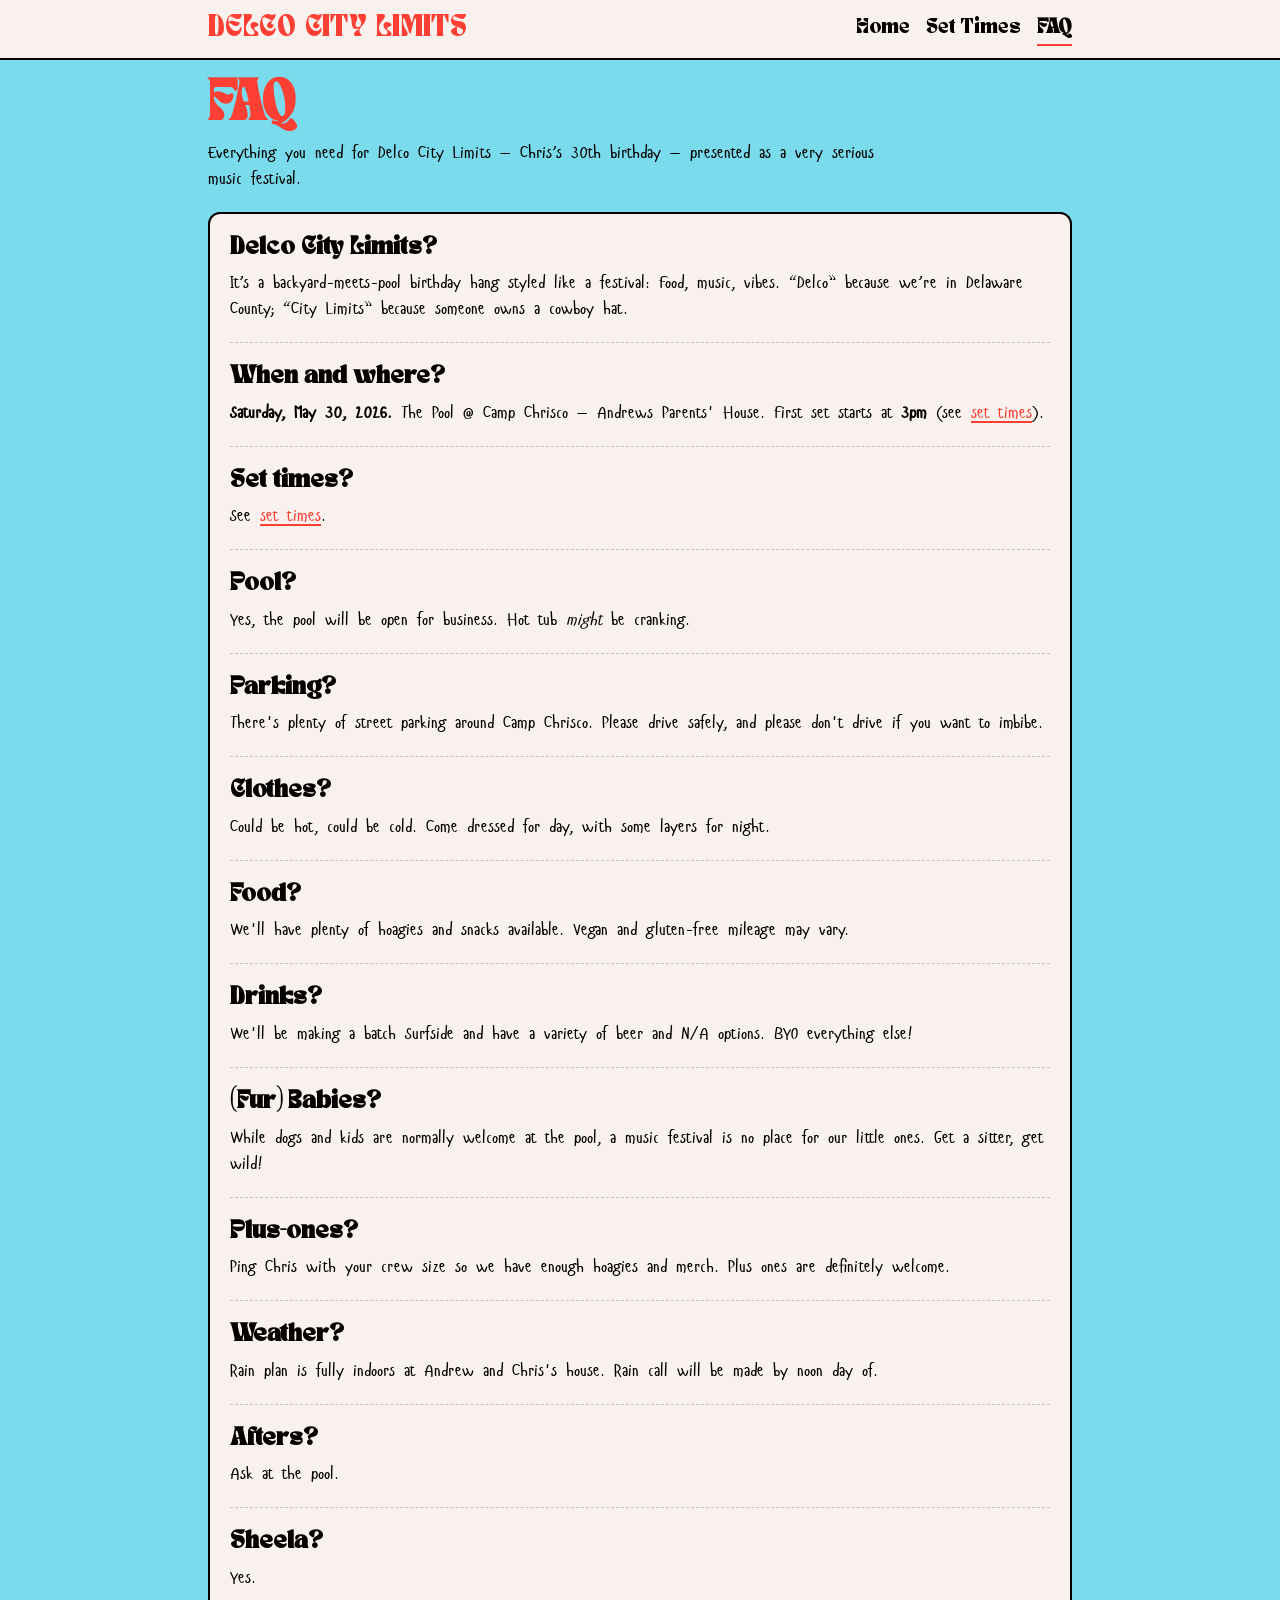
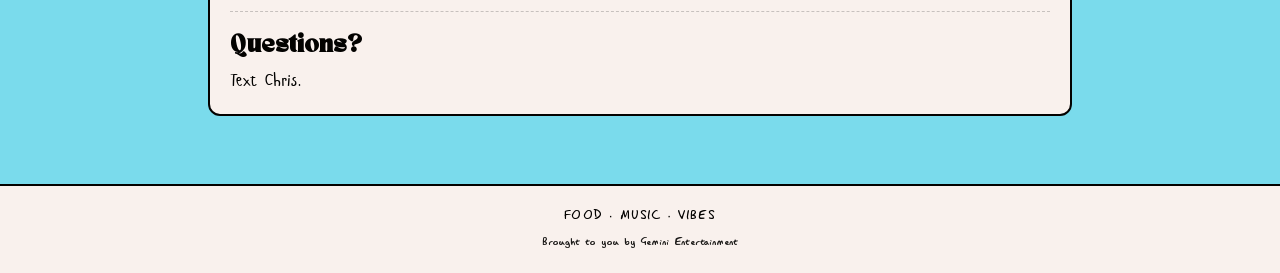
==== faq.html @ e0fbc3f2 "create" ====
<!DOCTYPE html>
<html lang="en">
  <head>
    <meta charset="utf-8" />
    <meta name="viewport" content="width=device-width, initial-scale=1" />
    <meta
      name="description"
      content="FAQ for Delco City Limits — birthday pool fest at Camp Chrisco."
    />
    <title>FAQ — Delco City Limits</title>
    <link rel="stylesheet" href="css/styles.css" />
  </head>
  <body class="layout-stretch">
    <header class="site-header">
      <div class="site-header__inner">
        <a class="site-logo" href="index.html">DELCO CITY LIMITS</a>
        <nav class="site-nav" aria-label="Main">
          <a href="index.html">Home</a>
          <a href="set-times.html">Set Times</a>
          <a href="faq.html" aria-current="page">FAQ</a>
        </nav>
      </div>
    </header>

    <main class="site-main">
      <h1 class="page-title">FAQ</h1>
      <p class="lede">
        Everything you need for Delco City Limits
         — Chris’s 30th birthday — presented as a very serious music
        festival.
      </p>

      <div class="panel">
        <article class="faq-item">
          <h2>Delco City Limits?</h2>
          <p>
            It’s a backyard-meets-pool birthday hang styled like a festival: Food, music, vibes.
            “Delco” because we’re in Delaware County; “City Limits” because someone owns a cowboy hat.
          </p>
        </article>

        <article class="faq-item">
          <h2>When and where?</h2>
          <p>
            <strong>Saturday, May 30, 2026.</strong> The Pool @ Camp Chrisco —
            Andrews Parents' House. First set starts at <strong>3pm</strong>
            (see <a href="set-times.html">set times</a>).
          </p>
        </article>

        <article class="faq-item">
          <h2>Set times?</h2>
          <p>
            See <a href="set-times.html">set times</a>.
          </p>
        </article>

        <article class="faq-item">
          <h2>Pool?</h2>
          <p>
            Yes, the pool will be open for business. Hot tub <i>might</i> be cranking.
          </p>
        </article>

        <article class="faq-item">
          <h2>Parking?</h2>
          <p>
            There's plenty of street parking around Camp Chrisco.
            Please drive safely, and please don't drive if you
            want to imbibe. 
          </p>
        </article>

        <article class="faq-item">
          <h2>Clothes?</h2>
          <p>
            Could be hot, could be cold. Come dressed for day, with some layers for night.
          </p>
        </article>

        <article class="faq-item">
          <h2>Food?</h2>
          <p>
            We'll have plenty of hoagies and snacks available. Vegan and gluten-free mileage may vary.
          </p>
        </article>

        <article class="faq-item">
          <h2>Drinks?</h2>
          <p>
           We'll be making a batch Surfside and have a variety of beer and N/A options.
           BYO everything else!
          </p>
        </article>



        <article class="faq-item">
          <h2>(Fur) Babies?</h2>
          <p>
            While dogs and kids are normally welcome at the pool,
            a music festival is no place for our little ones.
            Get a sitter, get wild!
          </p>
        </article>


        <article class="faq-item">
          <h2>Plus-ones?</h2>
          <p>
            Ping Chris with your crew size so we have enough hoagies and merch. Plus ones are definitely welcome.
          </p>
        </article>

        <article class="faq-item">
          <h2>Weather?</h2>
          <p>
            Rain plan is fully indoors at Andrew and Chris's house. Rain call will be made by noon day of.
          </p>
        </article>

        <article class="faq-item">
          <h2>Afters?</h2>
          <p>
            Ask at the pool.
          </p>
        </article>

        <article class="faq-item">
          <h2>Sheela?</h2>
          <p>
            Yes.
          </p>
        </article>


        <article class="faq-item">
          <h2>Questions?</h2>
          <p>Text Chris.</p>
        </article>
      </div>
    </main>

    <footer class="site-footer">
      <div class="site-footer__inner">
        <p class="footer-tagline">Food · Music · Vibes</p>
        <p class="footer-credit">Brought to you by Gemini Entertainment</p>
      </div>
    </footer>
  </body>
</html>
---- css/styles.css ----
/* Delco City Limits — festival palette & typography
 * Font files live in /fonts/ — see README for filenames.
 */

@font-face {
  font-family: "TAN Nimbus";
  src:
    url("../fonts/TAN-NIMBUS.woff2") format("woff2"),
    url("../fonts/TAN-NIMBUS.woff") format("woff");
  font-weight: 400;
  font-style: normal;
  font-display: swap;
}

@font-face {
  font-family: Hangyaboly;
  src: url("../fonts/Hangyaboly.ttf") format("truetype");
  font-weight: 400;
  font-style: normal;
  font-display: swap;
}

@font-face {
  font-family: "Lazy Dog";
  src: url("../fonts/lazy_dog.ttf") format("truetype");
  font-weight: 400;
  font-style: normal;
  font-display: swap;
}

:root {
  --color-green: #05a776;
  --color-sky: #7adbec;
  --color-red: #fd3f34;
  --color-yellow: #ffde59;
  --color-cream: #f9f1ed;
  --color-ink: #030200;
  --color-orange: #e85d04;

  --font-display: "TAN Nimbus", "Arial Black", "Helvetica Neue", sans-serif;
  --font-tagline: "TAN Nimbus", "Arial Black", "Helvetica Neue", sans-serif;
  --font-lazy-dog: "Lazy Dog", "Trebuchet MS", sans-serif;
  --font-lineup: Hangyaboly, "Trebuchet MS", sans-serif;
  --font-body: system-ui, -apple-system, "Segoe UI", Roboto, sans-serif;

  --border-banner: 2px solid var(--color-ink);
  --radius-panel: 12px;
  --max-content: 42rem;
}

*,
*::before,
*::after {
  box-sizing: border-box;
}

html {
  scroll-behavior: smooth;
}

body {
  margin: 0;
  min-height: 100vh;
  font-family: var(--font-body);
  font-size: 1.05rem;
  line-height: 1.55;
  color: var(--color-ink);
  background: var(--color-sky);
}

/* Home page: corner stars + bottom art on a fixed layer (z-index 0); text in header/main/footer stays above. */
body.page-home {
  background-color: var(--color-sky);
  position: relative;
}

body.page-home::before {
  content: "";
  position: fixed;
  inset: 0;
  z-index: 0;
  pointer-events: none;
  background-image:
    url("../assets/single_yellow_star.png"),
    url("../assets/single_yellow_star.png"),
    url("../assets/single_yellow_star.png"),
    url("../assets/single_yellow_star.png"),
    url("../assets/drum_pad.png"),
    url("../assets/dj_booth.png");
  background-position:
    left 2% top 5.5rem,
    right 2% top 5.5rem,
    left 2% bottom 3%,
    right 2% bottom 3%,
    left -6% bottom -5%,
    right -7% bottom -4%;
  background-repeat: no-repeat;
  background-size:
    min(15vw, 92px) auto,
    min(15vw, 92px) auto,
    min(15vw, 92px) auto,
    min(15vw, 92px) auto,
    min(40vw, 300px) auto,
    min(40vw, 300px) auto;
}

@media (max-width: 640px) {
  body.page-home::before {
    background-position:
      left 1% top 5rem,
      right 1% top 5rem,
      left 1% bottom 2%,
      right 1% bottom 2%,
      left -14% bottom -10%,
      right -14% bottom -8%;
    background-size:
      min(20vw, 72px) auto,
      min(20vw, 72px) auto,
      min(20vw, 72px) auto,
      min(20vw, 72px) auto,
      min(58vw, 200px) auto,
      min(56vw, 200px) auto;
  }
}

/* Shrunk row of stars between lineup and date/location banners */
.home-stars-rule {
  height: clamp(2rem, 6vw, 3.25rem);
  margin: 0.5rem auto 1.35rem;
  max-width: min(28rem, 88vw);
  background-image: url("../assets/row_of_stars_overlapping.png");
  background-repeat: no-repeat;
  background-position: center center;
  background-size: contain;
  pointer-events: none;
}

body.page-home > .site-main,
body.page-home > .site-footer {
  position: relative;
  z-index: 1;
}

/* Keep the guitar/backdrop art behind neighboring copy if it overflows the block. */
body.page-home .site-main > *:not(.logistics-backdrop) {
  position: relative;
  z-index: 1;
}

body.page-home .site-main > .logistics-backdrop {
  z-index: 0;
}

a {
  color: var(--color-red);
  text-decoration-thickness: 2px;
  text-underline-offset: 3px;
}

a:hover {
  color: var(--color-green);
}

/* --- Layout chrome --- */

.site-header {
  background: var(--color-cream);
  border-bottom: var(--border-banner);
  position: sticky;
  top: 0;
  z-index: 10;
}

.site-header__inner {
  max-width: 56rem;
  margin: 0 auto;
  padding: 0.75rem 1rem;
  display: flex;
  flex-wrap: wrap;
  align-items: center;
  justify-content: space-between;
  gap: 0.75rem;
}

.site-logo {
  font-family: var(--font-display);
  font-size: clamp(1.1rem, 3vw, 1.35rem);
  font-weight: 400;
  letter-spacing: 0.02em;
  color: var(--color-red);
  text-decoration: none;
  line-height: 1.2;
}

.site-logo:hover {
  color: var(--color-green);
}

.site-nav {
  display: flex;
  flex-wrap: wrap;
  gap: 0.35rem 1rem;
  font-family: var(--font-tagline);
  font-size: 0.95rem;
}

.site-nav a {
  color: var(--color-ink);
  text-decoration: none;
  padding: 0.25rem 0;
  border-bottom: 2px solid transparent;
}

.site-nav a:hover {
  border-bottom-color: var(--color-green);
  color: var(--color-ink);
}

.site-nav a[aria-current="page"] {
  border-bottom-color: var(--color-red);
  font-weight: 700;
}

.site-main {
  max-width: 56rem;
  margin: 0 auto;
  padding: 1.5rem 1rem 3rem;
}

.site-footer {
  background: var(--color-cream);
  border-top: var(--border-banner);
  padding: 1.25rem 1rem;
  margin-top: auto;
}

.site-footer__inner {
  max-width: 56rem;
  margin: 0 auto;
  text-align: center;
}

.footer-tagline {
  font-family: var(--font-lazy-dog);
  font-size: 0.85rem;
  letter-spacing: 0.08em;
  text-transform: uppercase;
  margin: 0 0 0.35rem;
  color: var(--color-ink);
}

.footer-credit {
  margin: 0;
  font-family: var(--font-lazy-dog);
  font-size: 0.8rem;
  opacity: 0.9;
}

.home-blurb .footer-tagline.home-afters {
  font-family: var(--font-tagline);
}

/* --- Components --- */

.panel {
  background: var(--color-cream);
  border: var(--border-banner);
  border-radius: var(--radius-panel);
  padding: 1.25rem 1.25rem;
  margin-bottom: 1.25rem;
}

.banner {
  display: block;
  padding: 0.65rem 1rem;
  border: var(--border-banner);
  text-align: center;
  font-family: var(--font-body);
  font-weight: 700;
  letter-spacing: 0.03em;
}

.banner--rounded {
  border: none;
  border-radius: 16px;
}

.banner--yellow {
  background: var(--color-yellow);
  color: var(--color-ink);
}

.banner--sky {
  background: var(--color-sky);
  color: var(--color-ink);
}

a.banner {
  color: inherit;
  text-decoration: none;
  transition: transform 0.12s ease, filter 0.12s ease;
}

a.banner:hover {
  filter: brightness(0.97);
}

a.banner:focus-visible {
  outline: 3px solid var(--color-red);
  outline-offset: 3px;
}

.hero-title {
  font-family: var(--font-display);
  font-size: clamp(2.25rem, 8vw, 3.75rem);
  font-weight: 400;
  line-height: 1.05;
  margin: 0 0 0.5rem;
  color: var(--color-red);
  text-align: center;
}

.hero-sub {
  font-family: var(--font-lazy-dog);
  font-size: clamp(0.75rem, 2vw, 0.95rem);
  letter-spacing: 0.12em;
  text-transform: uppercase;
  text-align: center;
  margin: 0 0 1rem;
  color: var(--color-ink);
}

.section-label {
  font-family: var(--font-tagline);
  font-size: 0.8rem;
  letter-spacing: 0.15em;
  text-transform: uppercase;
  margin: 0 0 0.5rem;
  color: var(--color-ink);
}

.lineup-list {
  list-style: none;
  margin: 0;
  padding: 0;
  font-family: var(--font-lineup);
  font-size: clamp(1rem, 2.5vw, 1.2rem);
  line-height: 1.45;
}

.lineup-list li {
  padding: 0.2rem 0;
  border-bottom: 1px dashed rgba(3, 2, 0, 0.2);
}

.lineup-list li:last-child {
  border-bottom: none;
}

.lineup-list--home {
  text-align: center;
  margin: 0 auto 0;
  max-width: 38rem;
}

/* Guitar sits behind date/location banners (banners keep their own solid fills). */
.logistics-backdrop {
  position: relative;
  max-width: 28rem;
  margin-left: auto;
  margin-right: auto;
  padding: clamp(1.25rem, 4vw, 2rem) clamp(0.5rem, 3vw, 1rem);
}

.logistics-backdrop::before {
  content: "";
  position: absolute;
  inset: 0;
  z-index: 0;
  background: url("../assets/guitar.png") center center / contain no-repeat;
  opacity: 1;
  transform: scale(1.25);
  transform-origin: center center;
  pointer-events: none;
}

.logistics-backdrop .banner-stack--home {
  position: relative;
  z-index: 1;
}

.lineup-list--home li {
  border-bottom: none;
  padding: 0.2rem 0;
}

.lineup-tier-1 {
  font-size: clamp(1.45rem, 5vw, 2rem);
}

.lineup-tier-2 {
  font-size: clamp(1.1rem, 3.6vw, 1.48rem);
}

.lineup-tier-3 {
  font-size: clamp(0.88rem, 2.6vw, 1.12rem);
}

.banner-stack--home {
  max-width: 28rem;
  margin-left: auto;
  margin-right: auto;
}

.banner-stack--home .banner {
  border: none;
  border-radius: 16px;
  font-family: var(--font-lazy-dog);
  font-weight: 400;
  font-size: clamp(0.85rem, 2.2vw, 1rem);
  letter-spacing: 0.04em;
  line-height: 1.45;
  text-rendering: optimizeLegibility;
  -webkit-font-smoothing: antialiased;
}

.banner-stack--home .banner--sky {
  background: var(--color-cream);
  box-shadow: inset 0 0 0 1px rgba(3, 2, 0, 0.06);
}

.banner-stack--home .banner-map-link {
  color: inherit;
}

.banner-stack--home .banner-map-link:hover {
  color: inherit;
}

.banner-stack--home .banner-map-link:focus-visible {
  outline: 3px solid var(--color-red);
  outline-offset: 3px;
}

.home-blurb {
  text-align: center;
  max-width: var(--max-content);
  margin: 0 auto 0.5rem;
}

.home-blurb__text {
  margin: 0 0 0.75rem;
}

.home-afters {
  margin: 0;
  letter-spacing: 0.12em;
}

.cta-row {
  display: flex;
  flex-wrap: wrap;
  gap: 0.75rem;
  justify-content: center;
  margin-top: 1.25rem;
}

.btn {
  display: inline-block;
  padding: 0.55rem 1.1rem;
  border: var(--border-banner);
  font-family: var(--font-tagline);
  font-size: 0.95rem;
  text-decoration: none;
  color: var(--color-ink);
  background: var(--color-yellow);
  transition: transform 0.12s ease, background 0.12s ease;
}

.btn:hover {
  background: var(--color-green);
  color: var(--color-cream);
  transform: translateY(-1px);
}

.btn--secondary {
  background: var(--color-sky);
}

.page-title {
  font-family: var(--font-display);
  font-size: clamp(1.75rem, 5vw, 2.5rem);
  color: var(--color-red);
  margin: 0 0 0.75rem;
  line-height: 1.1;
}

.lede {
  font-family: var(--font-lineup);
  margin: 0 0 1.25rem;
  max-width: var(--max-content);
}

.disclaimer {
  font-family: var(--font-lazy-dog);
  font-size: 1.25rem;
  opacity: 0.95;
  text-align: center;
  margin: 1rem 0 0;
  padding: 0.75rem;
  border-left: 4px solid var(--color-green);
  background: rgba(249, 241, 237, 0.7);
}

/* Set times */
.schedule {
  border-collapse: collapse;
  width: 100%;
  font-family: var(--font-lineup);
  font-size: 1.05rem;
  line-height: 1.35;
  margin: 0;
}

.schedule th,
.schedule td {
  padding: 0.65rem 0.75rem;
  text-align: left;
  border-bottom: 1px solid rgba(3, 2, 0, 0.15);
}

.schedule th {
  font-size: 1.25rem;
  letter-spacing: 0.1em;
  text-transform: uppercase;
  background: rgba(255, 222, 89, 0.35);
  color: var(--color-ink);
}

.schedule .recording {
  color: rgba(3, 2, 0, 0.88);
}

.schedule tbody tr:hover {
  background: rgba(249, 241, 237, 0.5);
}

@media (max-width: 520px) {
  .schedule thead {
    display: none;
  }

  .schedule tr {
    display: block;
    margin-bottom: 1rem;
    border: var(--border-banner);
    border-radius: 8px;
    overflow: hidden;
    background: var(--color-cream);
  }

  .schedule td {
    display: block;
    border: none;
    padding: 0.5rem 0.75rem;
  }

  .schedule td::before {
    content: attr(data-label);
    display: block;
    font-family: var(--font-lineup);
    font-size: 0.7rem;
    letter-spacing: 0.08em;
    text-transform: uppercase;
    opacity: 0.85;
    margin-bottom: 0.2rem;
  }
}

/* FAQ */
.faq-item {
  margin-bottom: 1.25rem;
  padding-bottom: 1.25rem;
  border-bottom: 1px dashed rgba(3, 2, 0, 0.2);
}

.faq-item:last-child {
  border-bottom: none;
  margin-bottom: 0;
  padding-bottom: 0;
}

.faq-item h2 {
  font-family: var(--font-display);
  font-size: 1.15rem;
  margin: 0 0 0.5rem;
  color: var(--color-ink);
}

.faq-item p {
  font-family: var(--font-lineup);
  margin: 0 0 0.5rem;
}

.faq-item p:last-child {
  margin-bottom: 0;
}

.deco-burst {
  color: var(--color-green);
  font-size: 1.2rem;
  letter-spacing: 0.2em;
}

.banner-stack {
  display: flex;
  flex-direction: column;
  gap: 0.65rem;
  margin-bottom: 1.5rem;
}

.hero-sub--spaced {
  margin-bottom: 1.25rem;
}

.home-celebration-box {
  margin: 0 auto 0.65rem;
  max-width: 36rem;
  padding: 1rem 1.35rem;
  border-radius: 16px;
  background: var(--color-orange);
}

/* .hero-sub {
  font-family: var(--font-lazy-dog);
  font-size: clamp(0.75rem, 2vw, 0.95rem);
  letter-spacing: 0.12em;
  text-transform: uppercase;
  text-align: center;
  margin: 0 0 1rem;
  color: var(--color-ink);
} */

.home-celebration {
  font-family: var(--font-lazy-dog);
  font-size: clamp(1rem, 2.8vw, 1.35rem);
  line-height: 1.4;
  text-align: center;
  text-transform: uppercase;
  margin: 0;
  color: var(--color-ink);
}

.first-set-callout {
  margin: 0.85rem auto 1.1rem;
  max-width: 28rem;
  text-align: center;
  font-family: var(--font-tagline);
  font-size: clamp(0.8rem, 2vw, 0.95rem);
  font-weight: 700;
  letter-spacing: 0.08em;
  text-transform: uppercase;
  color: var(--color-ink);
}

.mt-section {
  margin-top: 1.5rem;
}

.afters-line {
  margin-top: 1rem;
  margin-bottom: 0;
}

.panel--flush {
  padding: 0;
  overflow: hidden;
}

body.layout-stretch {
  display: flex;
  flex-direction: column;
}

body.layout-stretch .site-main {
  flex: 1;
}
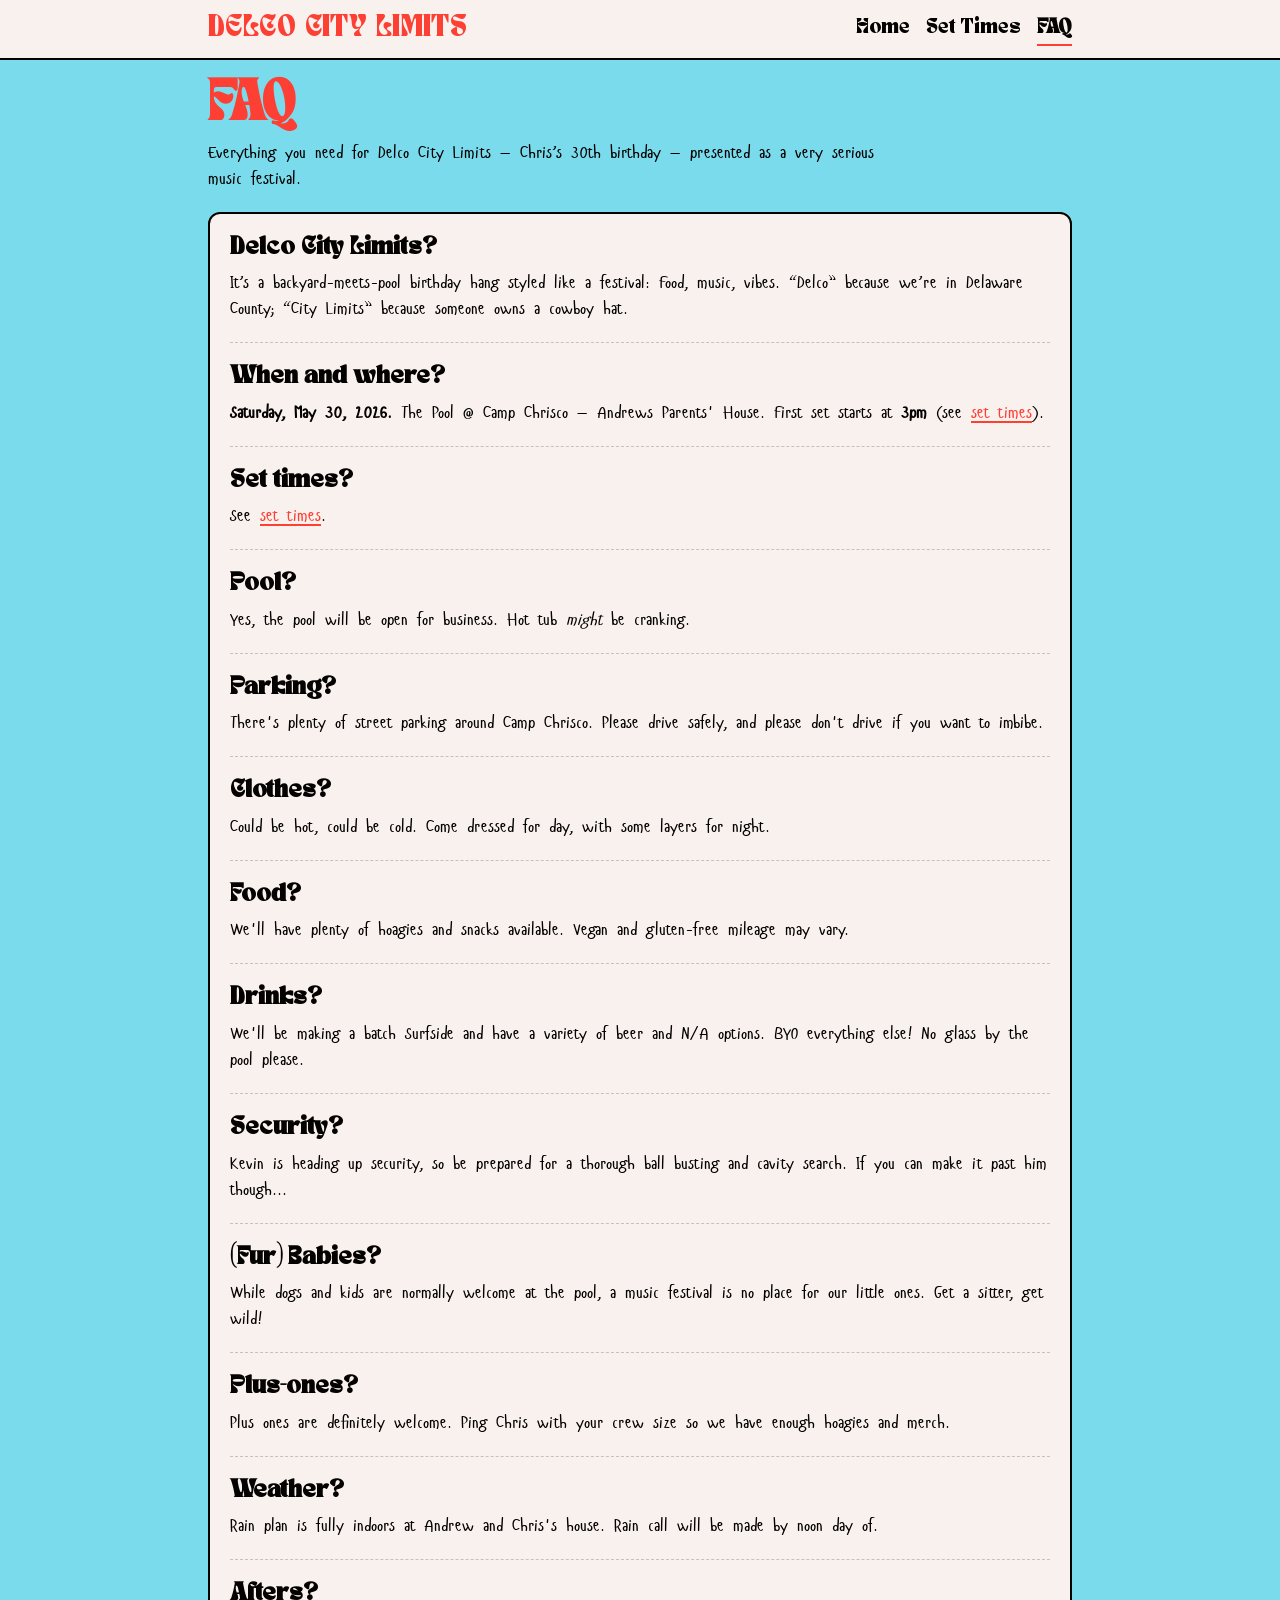
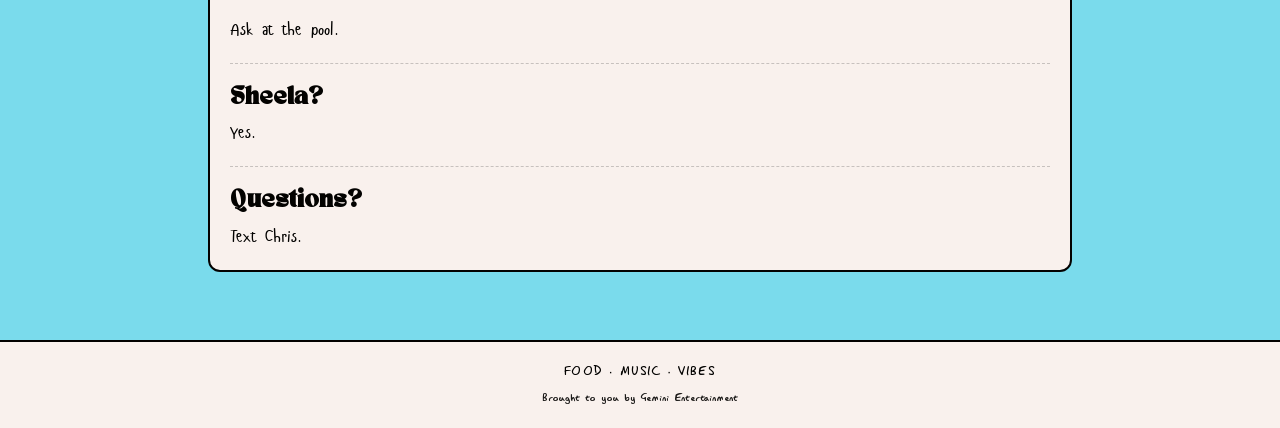
==== commit a2de5829: "Update faq.html" ====
--- a/faq.html
+++ b/faq.html
@@ -78,6 +78,8 @@
           </p>
         </article>
 
+  
+
         <article class="faq-item">
           <h2>Food?</h2>
           <p>
@@ -89,7 +91,15 @@
           <h2>Drinks?</h2>
           <p>
            We'll be making a batch Surfside and have a variety of beer and N/A options.
-           BYO everything else!
+           BYO everything else! No glass by the pool please.
+          </p>
+        </article>
+
+        <article class="faq-item">
+          <h2>Security?</h2>
+          <p>
+           Kevin is heading up security, so be prepared for a thorough ball busting and cavity search.
+            If you can make it past him though...
           </p>
         </article>
 
@@ -108,7 +118,7 @@
         <article class="faq-item">
           <h2>Plus-ones?</h2>
           <p>
-            Ping Chris with your crew size so we have enough hoagies and merch. Plus ones are definitely welcome.
+           Plus ones are definitely welcome. Ping Chris with your crew size so we have enough hoagies and merch. 
           </p>
         </article>
 
@@ -118,6 +128,8 @@
             Rain plan is fully indoors at Andrew and Chris's house. Rain call will be made by noon day of.
           </p>
         </article>
+
+
 
         <article class="faq-item">
           <h2>Afters?</h2>
